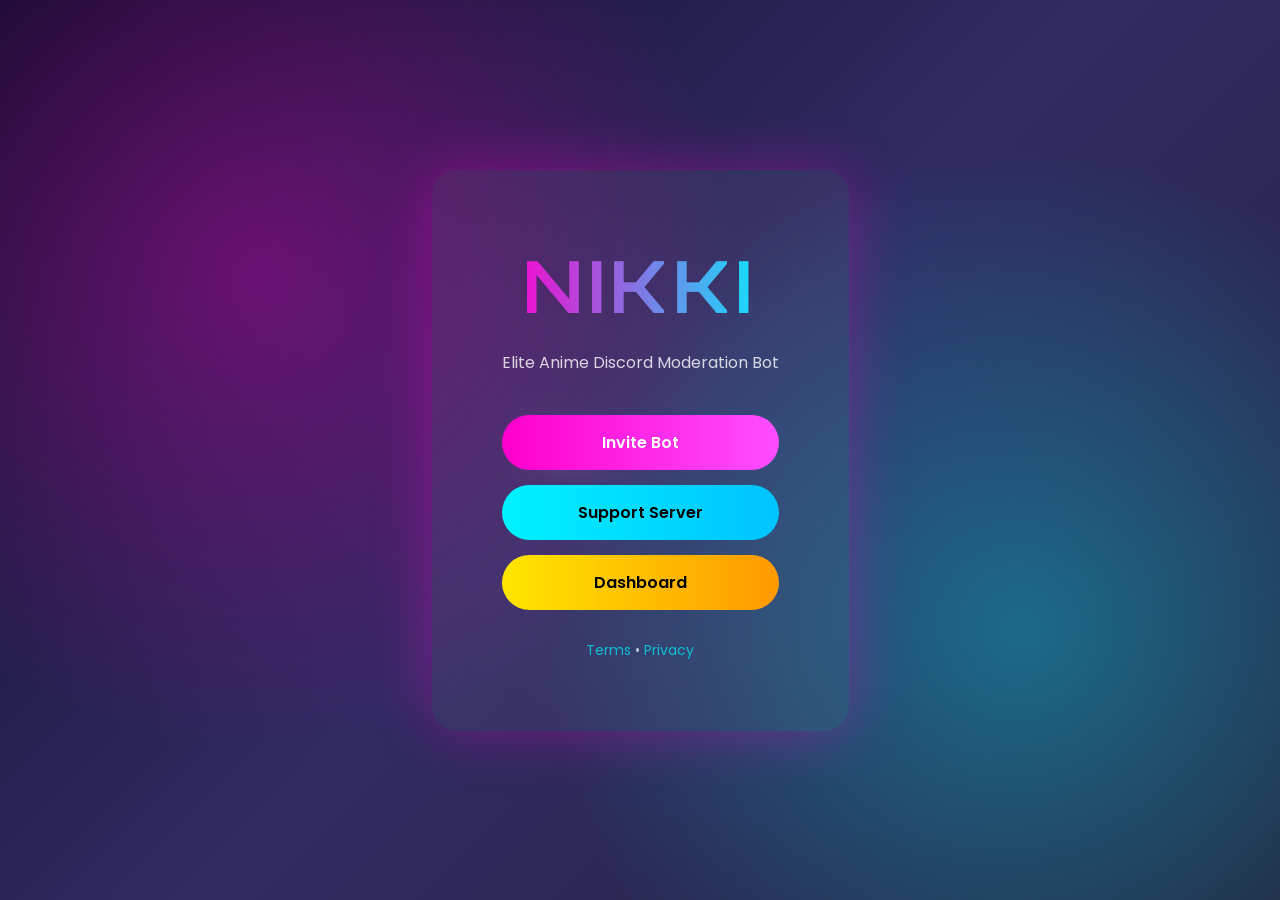
==== index.html @ b853bd00 "Add files via upload" ====
<!DOCTYPE html>
<html lang="en">
<head>
<meta charset="UTF-8">
<meta name="viewport" content="width=device-width, initial-scale=1.0">
<title>NIKKI</title>
<link rel="stylesheet" href="style.css">
<link href="https://fonts.googleapis.com/css2?family=Orbitron:wght@400;800&family=Poppins:wght@300;600&display=swap" rel="stylesheet">
</head>
<body>

<div class="bg"></div>

<img src="https://i.imgur.com/3ZQ3Z4X.png" class="anime" alt="anime">

<div class="card">
  <h1 class="logo">NIKKI</h1>
  <p class="subtitle">Elite Anime Discord Moderation Bot</p>

  <div class="buttons">
    <a class="btn primary" target="_blank"
       href="https://discord.com/oauth2/authorize?client_id=1471235192978018345&permissions=8&integration_type=0&scope=bot+applications.commands">
       Invite Bot
    </a>

    <a class="btn secondary" target="_blank"
       href="https://discord.gg/RTbKHzU6Nb">
       Support Server
    </a>

    <a class="btn dashboard" target="_blank"
       href="https://stupid.linkpc.net/dashboard">
       Dashboard
    </a>
  </div>

  <div class="legal-links">
    <a href="/terms">Terms</a> • <a href="/privacy">Privacy</a>
  </div>
</div>

</body>
</html>
---- style.css ----
*{margin:0;padding:0;box-sizing:border-box;}
body{
height:100vh;
display:flex;
justify-content:center;
align-items:center;
font-family:Poppins,sans-serif;
color:white;
overflow:hidden;
background:#0f0c29;
}

.bg{
position:fixed;
width:100%;
height:100%;
background:radial-gradient(circle at 20% 30%, #ff00cc55, transparent 40%),
           radial-gradient(circle at 80% 70%, #00f2ff55, transparent 40%),
           linear-gradient(135deg,#0f0c29,#302b63,#24243e);
animation:moveBg 15s infinite alternate ease-in-out;
z-index:-2;
}

@keyframes moveBg{
0%{filter:hue-rotate(0deg)}
100%{filter:hue-rotate(60deg)}
}

.card{
text-align:center;
background:rgba(255,255,255,.05);
padding:70px;
border-radius:25px;
backdrop-filter:blur(20px);
box-shadow:0 0 60px #ff00cc55;
max-width:600px;
z-index:2;
}

.logo{
font-family:Orbitron,sans-serif;
font-size:72px;
letter-spacing:6px;
background:linear-gradient(90deg,#ff00cc,#00f2ff);
-webkit-background-clip:text;
-webkit-text-fill-color:transparent;
margin-bottom:20px;
}

.subtitle{
opacity:.8;
margin-bottom:40px;
}

.buttons{
display:flex;
flex-direction:column;
gap:15px;
}

.btn{
padding:15px;
border-radius:40px;
text-decoration:none;
font-weight:600;
transition:.3s;
}

.primary{
background:linear-gradient(90deg,#ff00cc,#ff4dff);
color:white;
}

.secondary{
background:linear-gradient(90deg,#00f2ff,#00c3ff);
color:black;
}

.dashboard{
background:linear-gradient(90deg,#ffe600,#ff9900);
color:black;
}

.btn:hover{
transform:scale(1.05);
box-shadow:0 0 20px #ffffff66;
}

.legal-links{
margin-top:30px;
font-size:14px;
opacity:.7;
}

.legal-links a{
color:#00f2ff;
text-decoration:none;
}

.anime{
position:fixed;
width:200px;
z-index:1;
animation:floatAround 20s linear infinite;
}

@keyframes floatAround{
0%{top:10%; left:5%; transform:rotate(0deg);}
25%{top:20%; left:75%; transform:rotate(5deg);}
50%{top:70%; left:60%; transform:rotate(-5deg);}
75%{top:60%; left:10%; transform:rotate(3deg);}
100%{top:10%; left:5%; transform:rotate(0deg);}
}
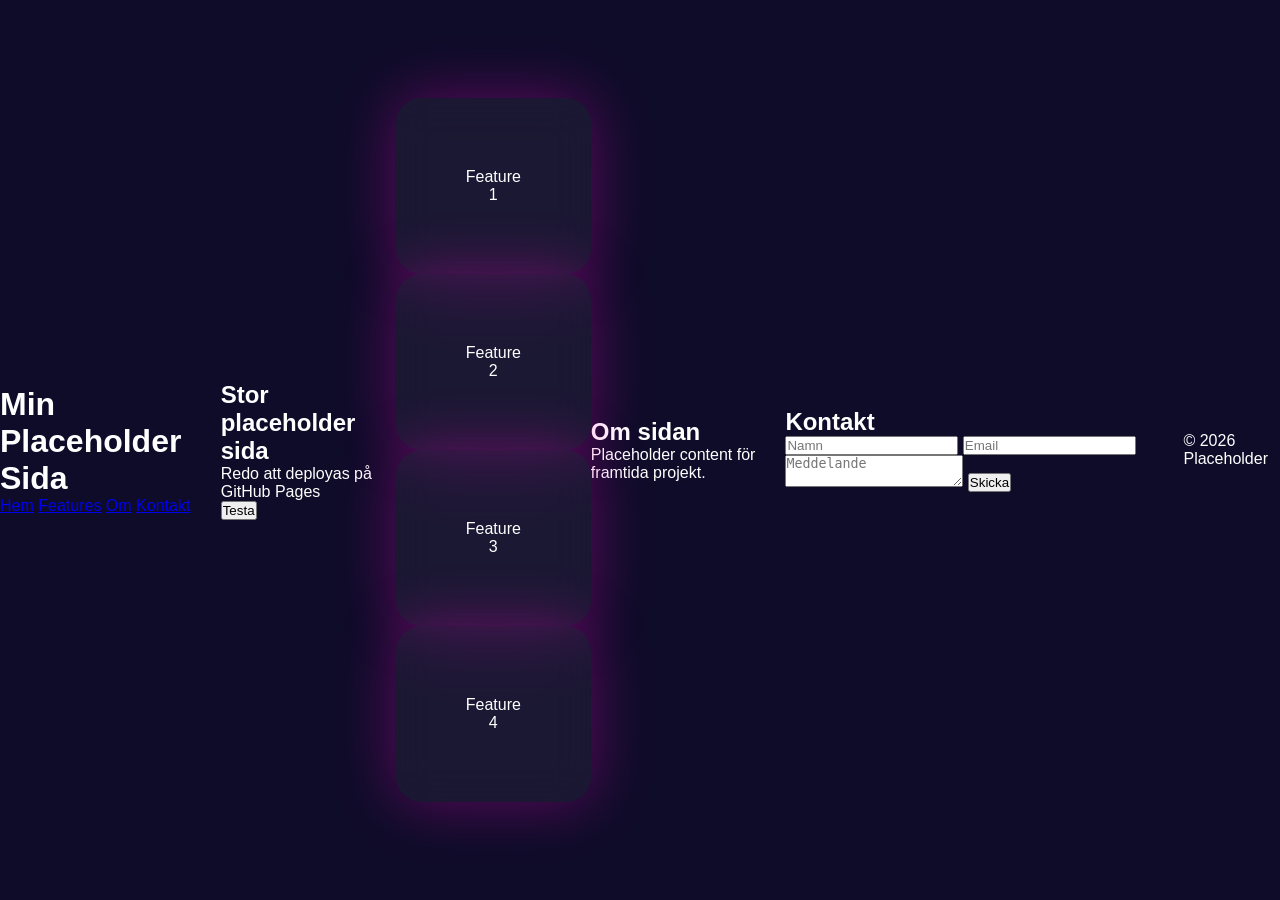
==== commit 0f98b01e: "Update index.html" ====
--- a/index.html
+++ b/index.html
@@ -1,43 +1,53 @@
 <!DOCTYPE html>
-<html lang="en">
+<html lang="sv">
 <head>
-<meta charset="UTF-8">
-<meta name="viewport" content="width=device-width, initial-scale=1.0">
-<title>NIKKI</title>
-<link rel="stylesheet" href="style.css">
-<link href="https://fonts.googleapis.com/css2?family=Orbitron:wght@400;800&family=Poppins:wght@300;600&display=swap" rel="stylesheet">
+  <meta charset="UTF-8">
+  <meta name="viewport" content="width=device-width, initial-scale=1.0">
+  <title>Placeholder Site</title>
+  <link rel="stylesheet" href="style.css">
 </head>
 <body>
 
-<div class="bg"></div>
+  <header>
+    <h1>Min Placeholder Sida</h1>
+    <nav>
+      <a href="#">Hem</a>
+      <a href="#features">Features</a>
+      <a href="#about">Om</a>
+      <a href="#contact">Kontakt</a>
+    </nav>
+  </header>
 
-<img src="https://i.imgur.com/3ZQ3Z4X.png" class="anime" alt="anime">
+  <section class="hero">
+    <h2>Stor placeholder sida</h2>
+    <p>Redo att deployas på GitHub Pages</p>
+    <button id="ctaBtn">Testa</button>
+  </section>
 
-<div class="card">
-  <h1 class="logo">NIKKI</h1>
-  <p class="subtitle">Elite Anime Discord Moderation Bot</p>
+  <section id="features" class="grid">
+    <div class="card">Feature 1</div>
+    <div class="card">Feature 2</div>
+    <div class="card">Feature 3</div>
+    <div class="card">Feature 4</div>
+  </section>
 
-  <div class="buttons">
-    <a class="btn primary" target="_blank"
-       href="https://discord.com/oauth2/authorize?client_id=1471235192978018345&permissions=8&integration_type=0&scope=bot+applications.commands">
-       Invite Bot
-    </a>
+  <section id="about">
+    <h2>Om sidan</h2>
+    <p>Placeholder content för framtida projekt.</p>
+  </section>
 
-    <a class="btn secondary" target="_blank"
-       href="https://discord.gg/RTbKHzU6Nb">
-       Support Server
-    </a>
+  <section id="contact">
+    <h2>Kontakt</h2>
+    <input type="text" placeholder="Namn">
+    <input type="email" placeholder="Email">
+    <textarea placeholder="Meddelande"></textarea>
+    <button>Skicka</button>
+  </section>
 
-    <a class="btn dashboard" target="_blank"
-       href="https://stupid.linkpc.net/dashboard">
-       Dashboard
-    </a>
-  </div>
+  <footer>
+    <p>© 2026 Placeholder</p>
+  </footer>
 
-  <div class="legal-links">
-    <a href="/terms">Terms</a> • <a href="/privacy">Privacy</a>
-  </div>
-</div>
-
+  <script src="script.js"></script>
 </body>
 </html>
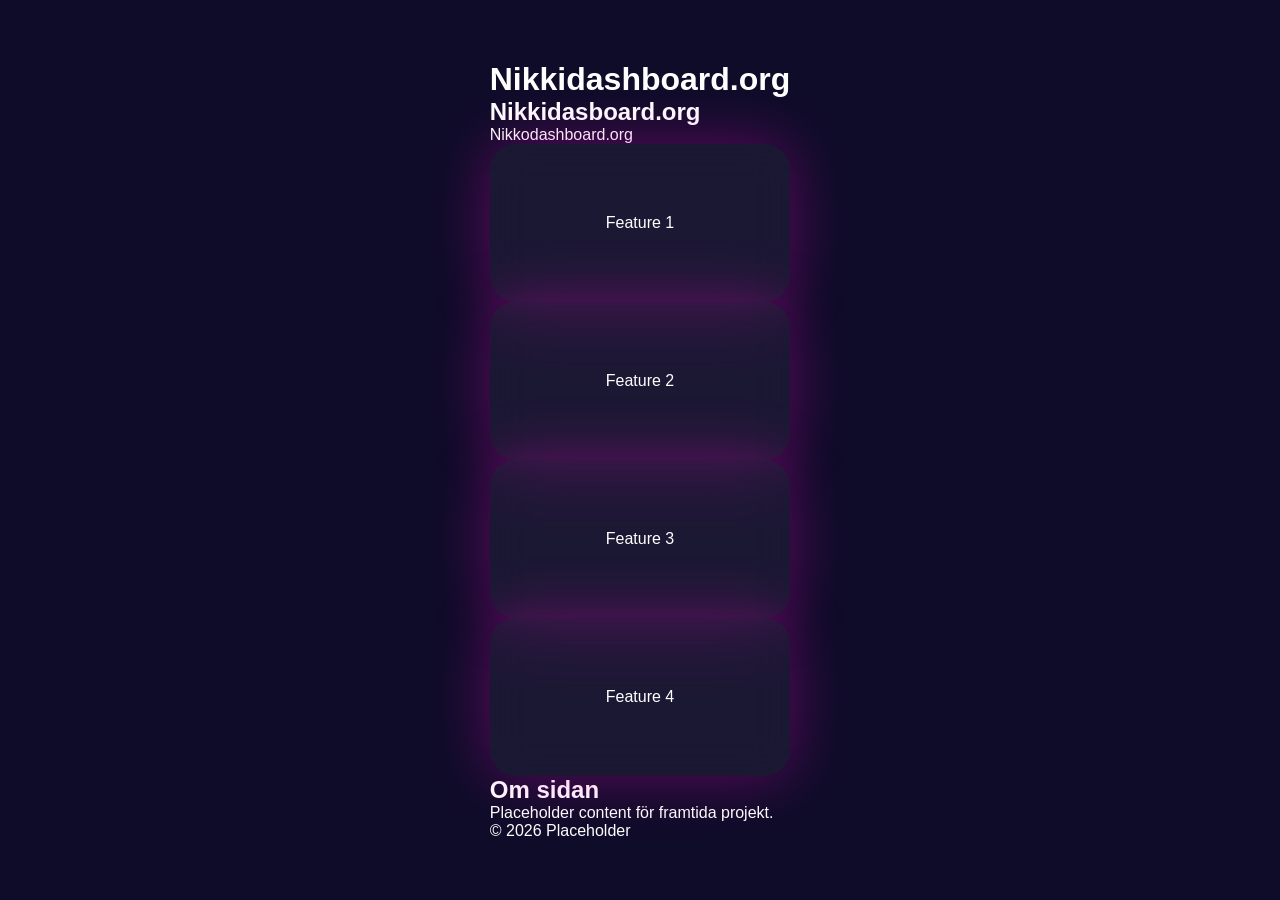
==== commit 4da5ee64: "Update index.html" ====
--- a/index.html
+++ b/index.html
@@ -3,25 +3,18 @@
 <head>
   <meta charset="UTF-8">
   <meta name="viewport" content="width=device-width, initial-scale=1.0">
-  <title>Placeholder Site</title>
+  <title>Nikkidashboard.org</title>
   <link rel="stylesheet" href="style.css">
 </head>
 <body>
 
   <header>
-    <h1>Min Placeholder Sida</h1>
+    <h1>Nikkidashboard.org</h1>
     <nav>
-      <a href="#">Hem</a>
-      <a href="#features">Features</a>
-      <a href="#about">Om</a>
-      <a href="#contact">Kontakt</a>
-    </nav>
-  </header>
-
+      
   <section class="hero">
-    <h2>Stor placeholder sida</h2>
-    <p>Redo att deployas på GitHub Pages</p>
-    <button id="ctaBtn">Testa</button>
+    <h2>Nikkidasboard.org</h2>
+    <p>Nikkodashboard.org</p>
   </section>
 
   <section id="features" class="grid">
@@ -36,12 +29,6 @@
     <p>Placeholder content för framtida projekt.</p>
   </section>
 
-  <section id="contact">
-    <h2>Kontakt</h2>
-    <input type="text" placeholder="Namn">
-    <input type="email" placeholder="Email">
-    <textarea placeholder="Meddelande"></textarea>
-    <button>Skicka</button>
   </section>
 
   <footer>
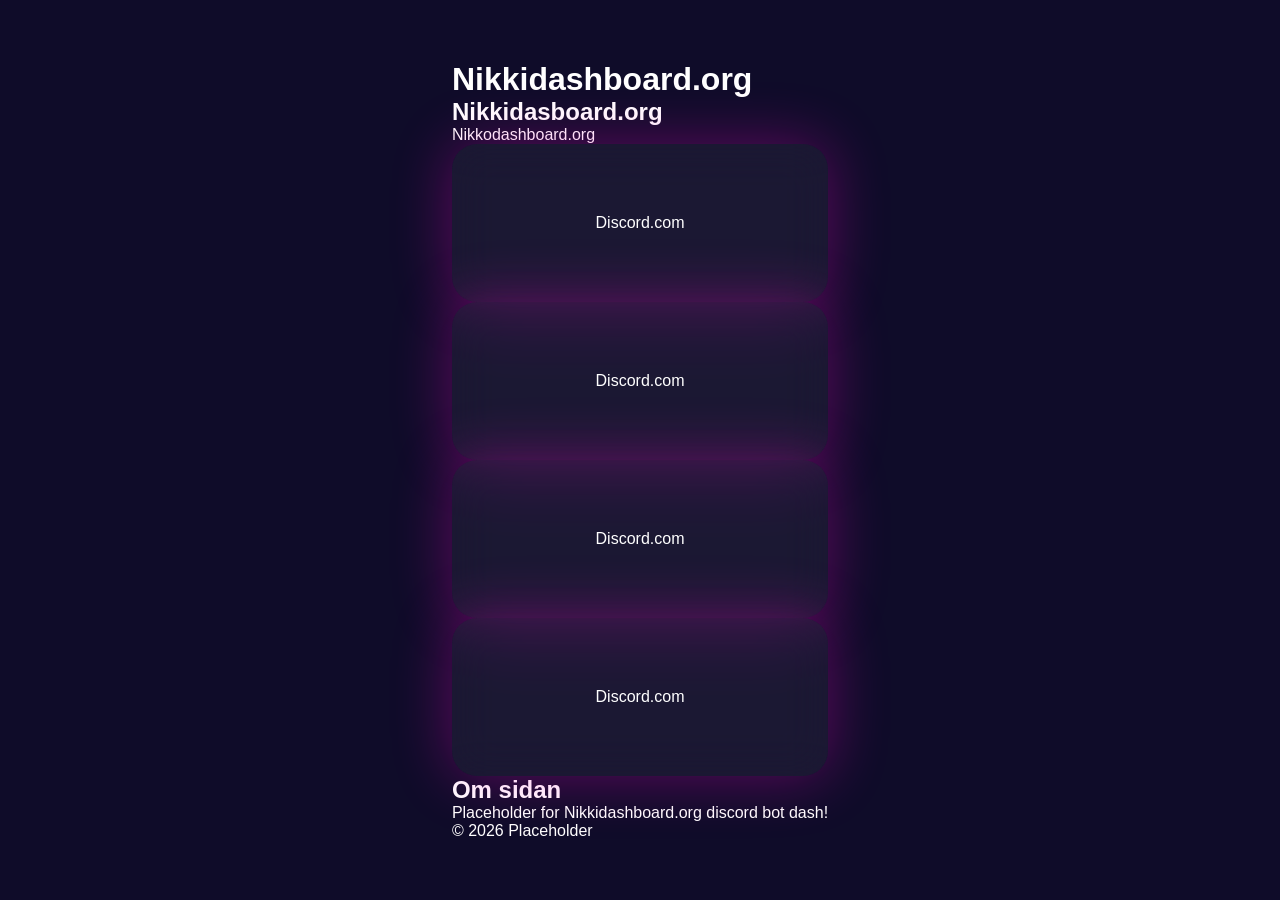
==== commit 078521b7: "Update index.html" ====
--- a/index.html
+++ b/index.html
@@ -18,15 +18,15 @@
   </section>
 
   <section id="features" class="grid">
-    <div class="card">Feature 1</div>
-    <div class="card">Feature 2</div>
-    <div class="card">Feature 3</div>
-    <div class="card">Feature 4</div>
+    <div class="card">Discord.com</div>
+    <div class="card">Discord.com</div>
+    <div class="card">Discord.com</div>
+    <div class="card">Discord.com</div>
   </section>
 
   <section id="about">
     <h2>Om sidan</h2>
-    <p>Placeholder content för framtida projekt.</p>
+    <p>Placeholder for Nikkidashboard.org discord bot dash!</p>
   </section>
 
   </section>
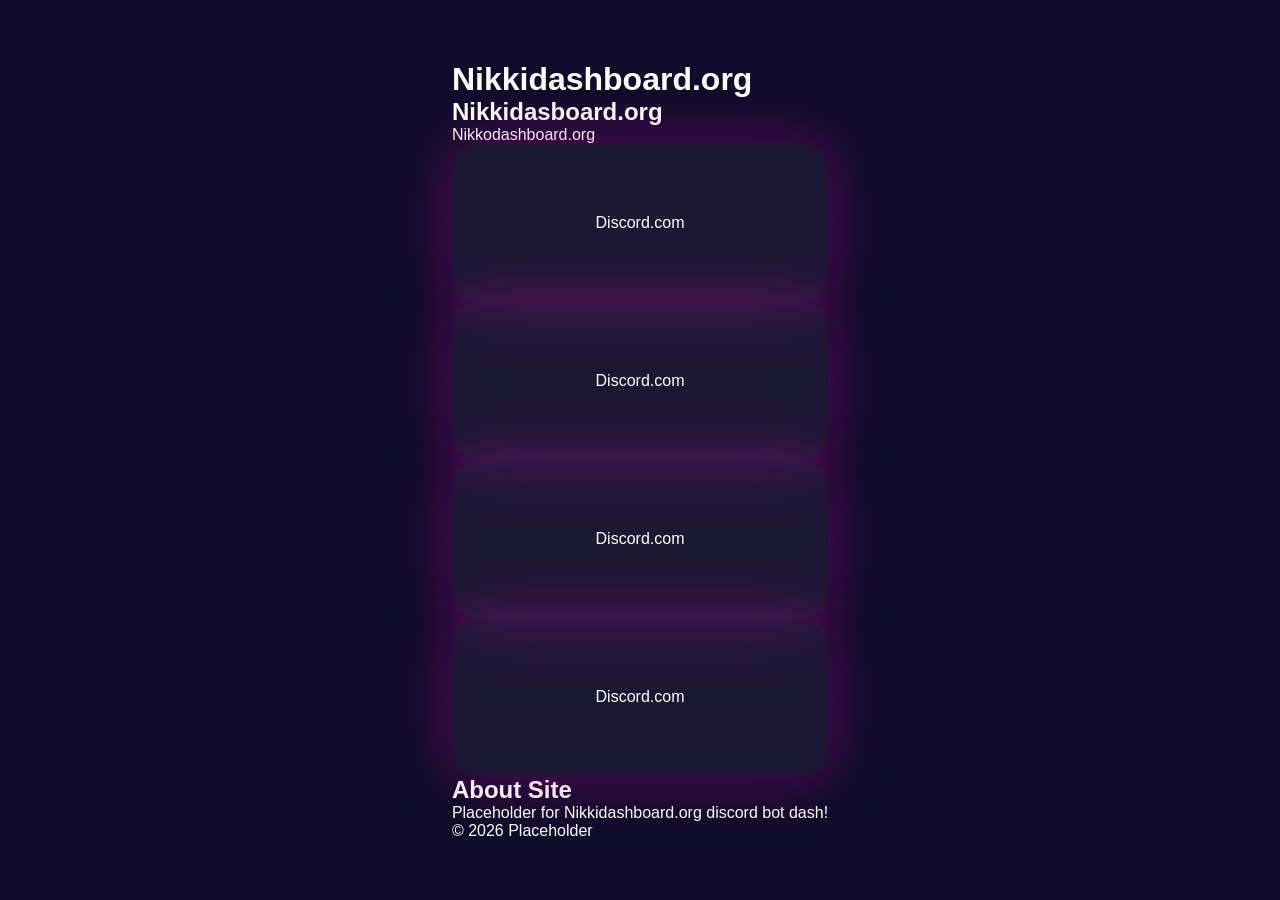
==== commit 53361c04: "Update index.html" ====
--- a/index.html
+++ b/index.html
@@ -25,7 +25,7 @@
   </section>
 
   <section id="about">
-    <h2>Om sidan</h2>
+    <h2>About Site</h2>
     <p>Placeholder for Nikkidashboard.org discord bot dash!</p>
   </section>
 
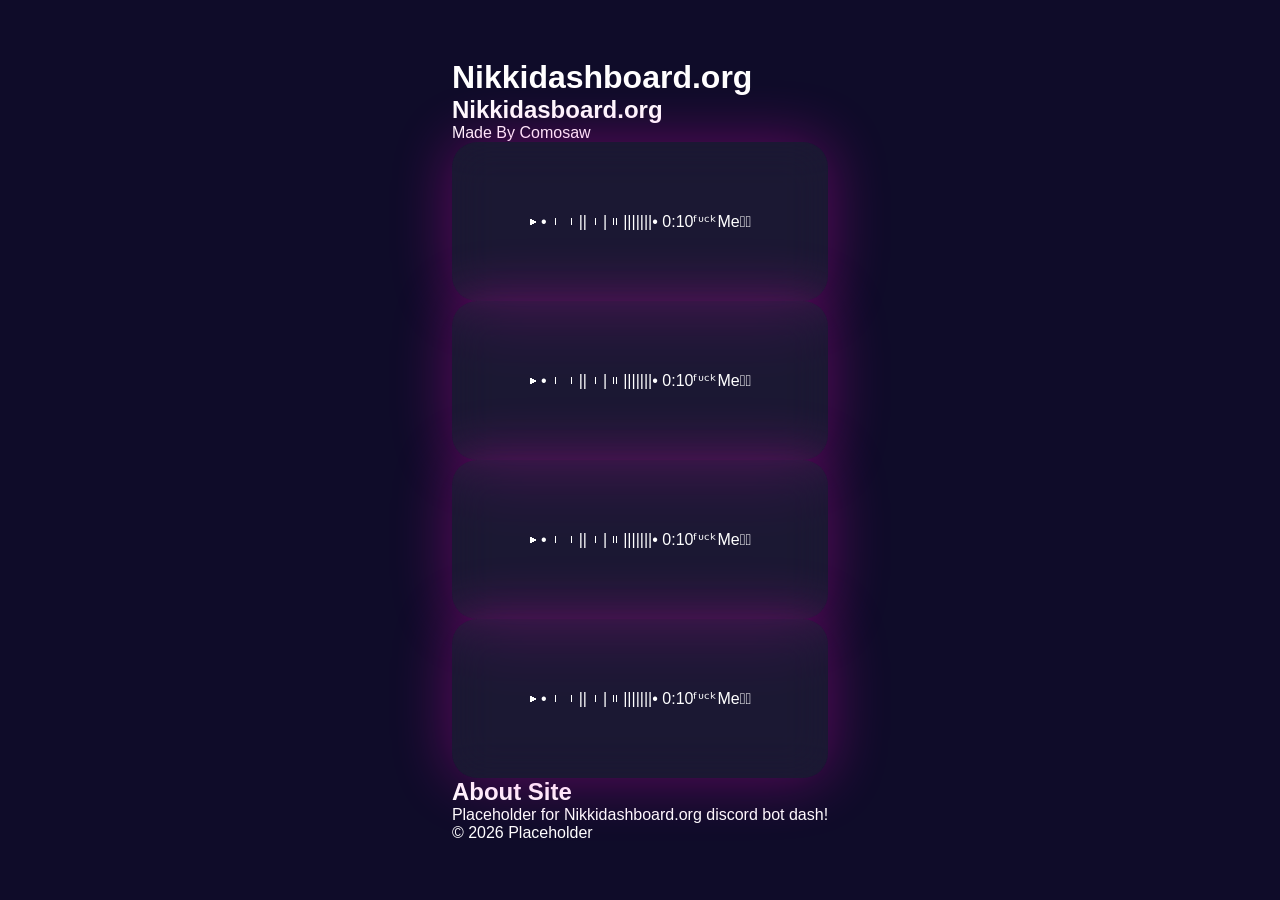
==== commit 403aa6eb: "Update index.html" ====
--- a/index.html
+++ b/index.html
@@ -14,14 +14,14 @@
       
   <section class="hero">
     <h2>Nikkidasboard.org</h2>
-    <p>Nikkodashboard.org</p>
+    <p>Made By Comosaw</p>
   </section>
 
   <section id="features" class="grid">
-    <div class="card">Discord.com</div>
-    <div class="card">Discord.com</div>
-    <div class="card">Discord.com</div>
-    <div class="card">Discord.com</div>
+    <div class="card">▶︎ •၊၊||၊|။|||||||• 0:10ᶠᶸᶜᵏMe𓀐𓂸</div>
+    <div class="card">▶︎ •၊၊||၊|။|||||||• 0:10ᶠᶸᶜᵏMe𓀐𓂸</div>
+    <div class="card">▶︎ •၊၊||၊|။|||||||• 0:10ᶠᶸᶜᵏMe𓀐𓂸</div>
+    <div class="card">▶︎ •၊၊||၊|။|||||||• 0:10ᶠᶸᶜᵏMe𓀐𓂸</div>
   </section>
 
   <section id="about">
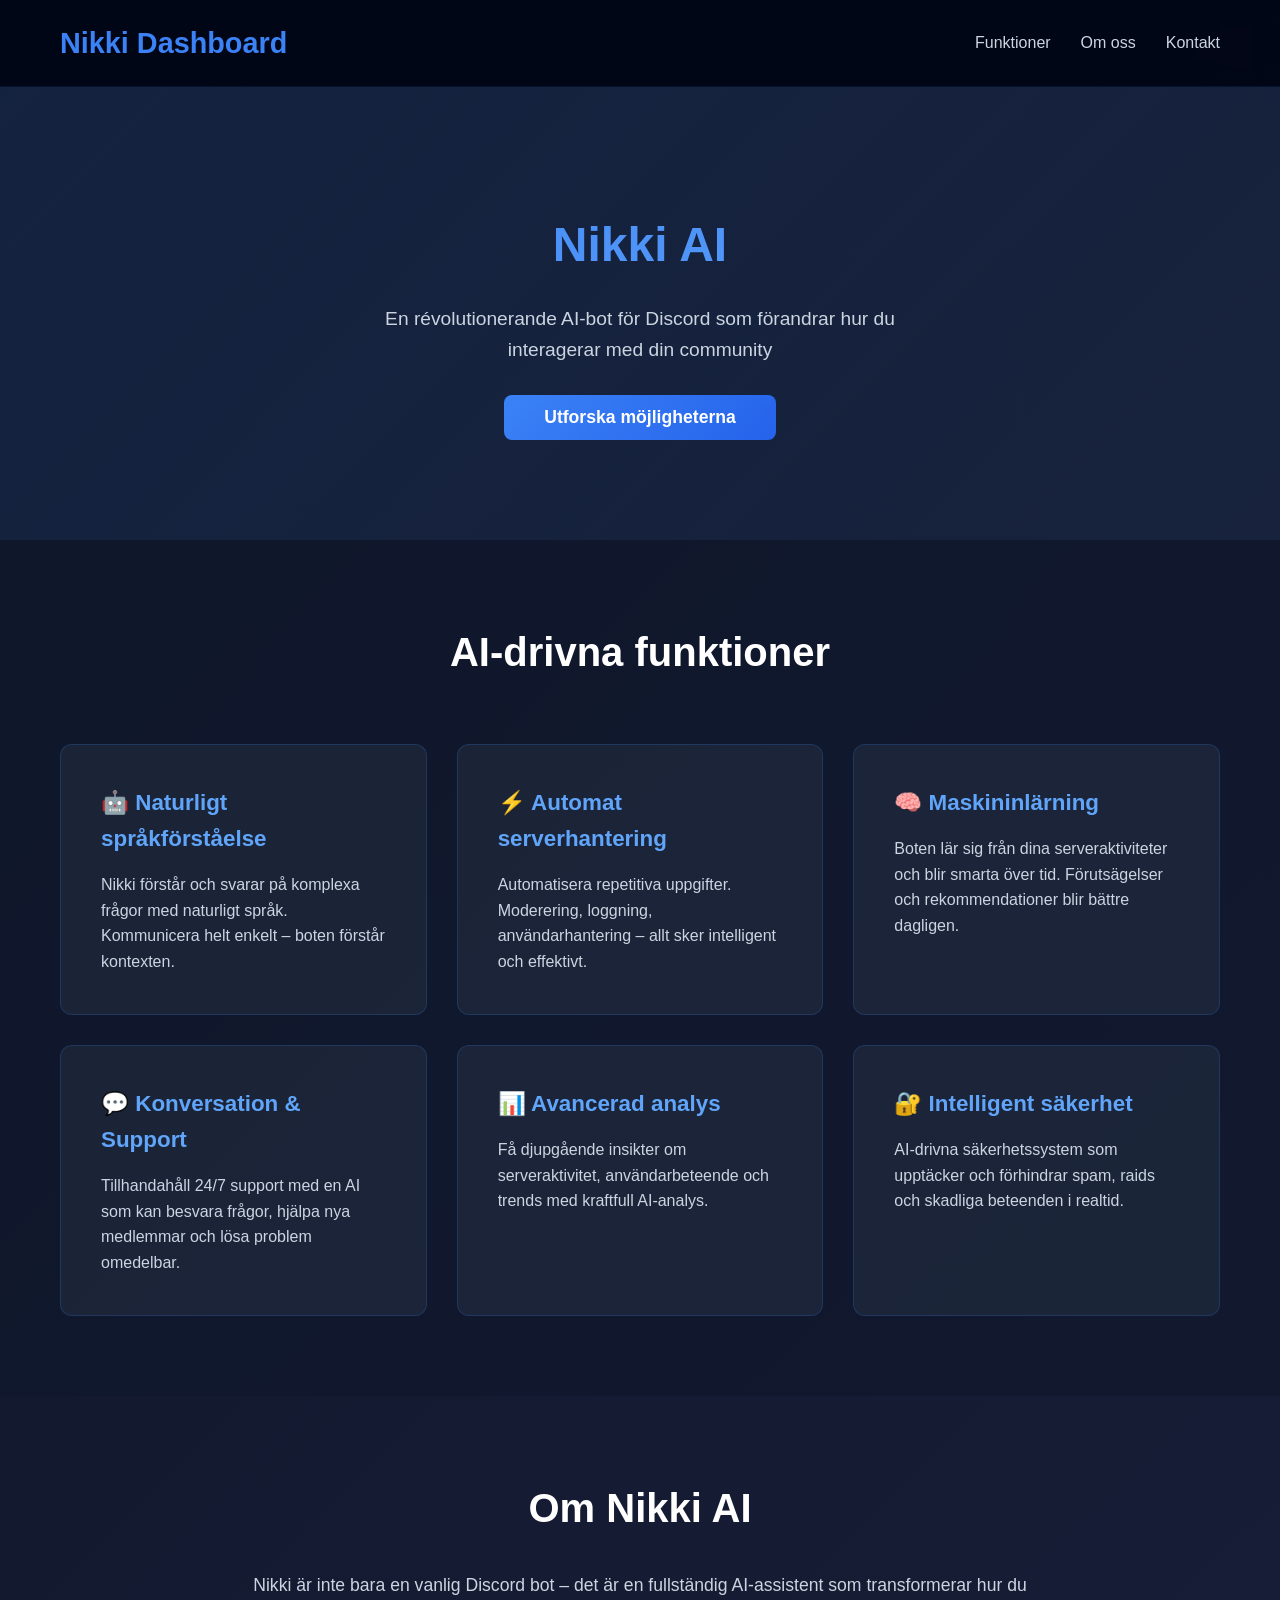
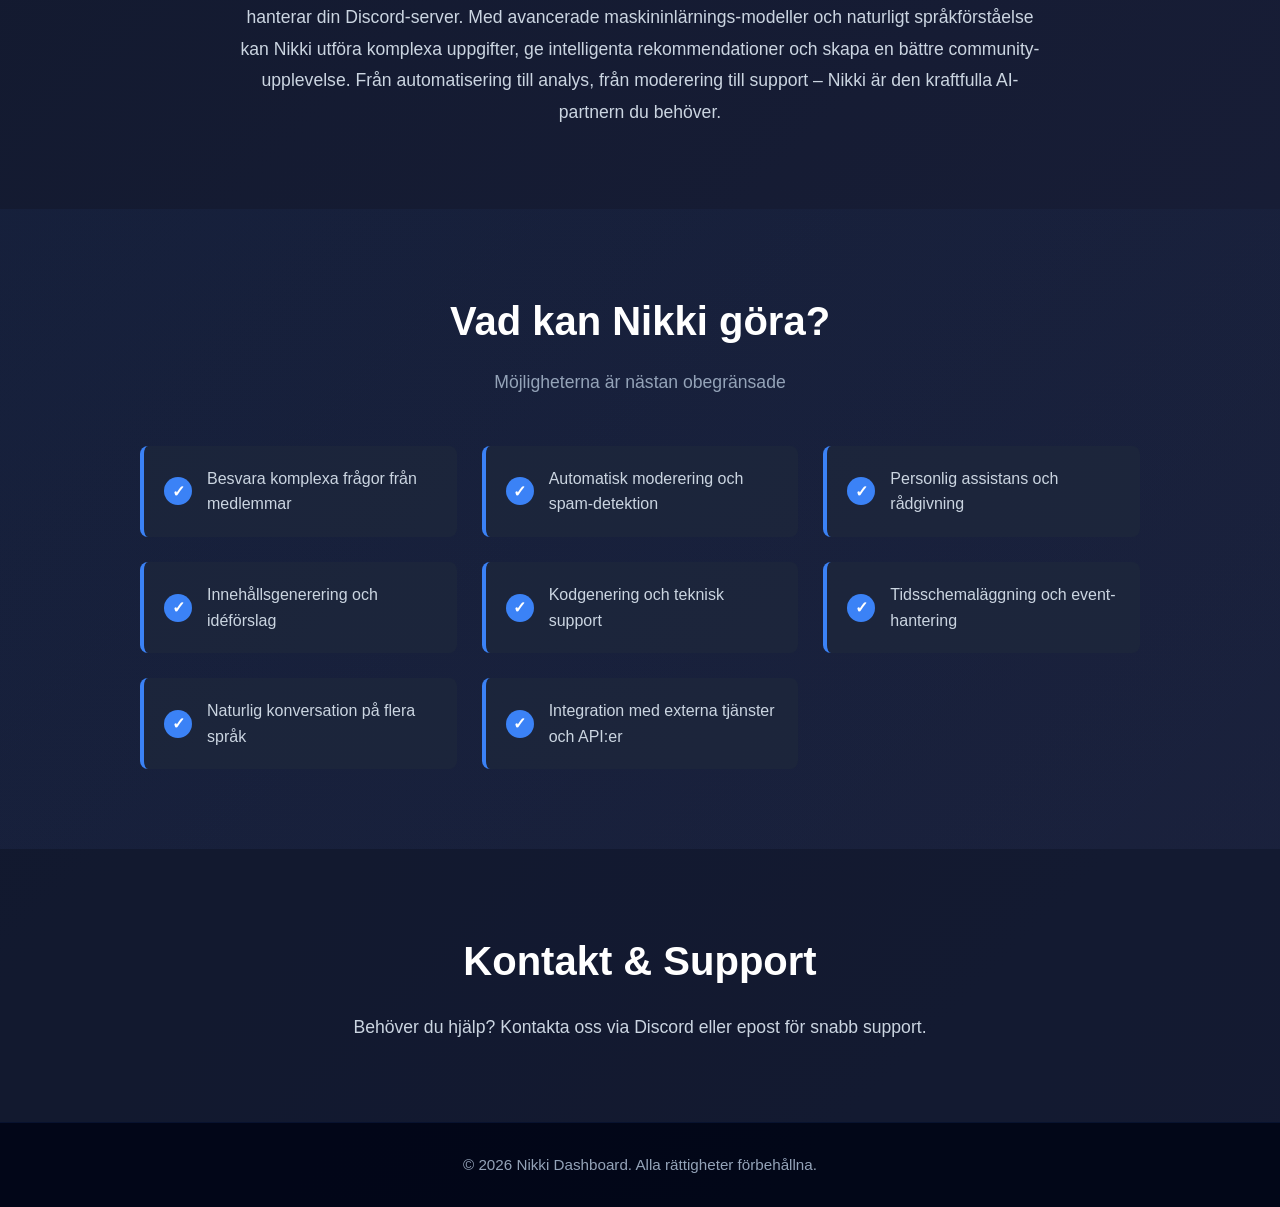
==== commit 80a3d05f: "Update Nikki AI website with professional design and AI features" ====
--- a/index.html
+++ b/index.html
@@ -3,36 +3,121 @@
 <head>
   <meta charset="UTF-8">
   <meta name="viewport" content="width=device-width, initial-scale=1.0">
-  <title>Nikkidashboard.org</title>
+  <title>Nikki Dashboard</title>
   <link rel="stylesheet" href="style.css">
 </head>
 <body>
 
   <header>
-    <h1>Nikkidashboard.org</h1>
-    <nav>
-      
+    <div class="header-content">
+      <h1>Nikki Dashboard</h1>
+      <nav>
+        <a href="#features">Funktioner</a>
+        <a href="#about">Om oss</a>
+        <a href="#contact">Kontakt</a>
+      </nav>
+    </div>
+  </header>
+
   <section class="hero">
-    <h2>Nikkidasboard.org</h2>
-    <p>Made By Comosaw</p>
+    <div class="hero-content">
+      <h2>Nikki AI</h2>
+      <p>En révolutionerande AI-bot för Discord som förandrar hur du interagerar med din community</p>
+      <button class="cta-button">Utforska möjligheterna</button>
+    </div>
   </section>
 
-  <section id="features" class="grid">
-    <div class="card">▶︎ •၊၊||၊|။|||||||• 0:10ᶠᶸᶜᵏMe𓀐𓂸</div>
-    <div class="card">▶︎ •၊၊||၊|။|||||||• 0:10ᶠᶸᶜᵏMe𓀐𓂸</div>
-    <div class="card">▶︎ •၊၊||၊|။|||||||• 0:10ᶠᶸᶜᵏMe𓀐𓂸</div>
-    <div class="card">▶︎ •၊၊||၊|။|||||||• 0:10ᶠᶸᶜᵏMe𓀐𓂸</div>
+  <section id="features" class="features">
+    <div class="container">
+      <h2>AI-drivna funktioner</h2>
+      <div class="feature-grid">
+        <div class="feature-card">
+          <h3>🤖 Naturligt språkförståelse</h3>
+          <p>Nikki förstår och svarar på komplexa frågor med naturligt språk. Kommunicera helt enkelt – boten förstår kontexten.</p>
+        </div>
+        <div class="feature-card">
+          <h3>⚡ Automat serverhantering</h3>
+          <p>Automatisera repetitiva uppgifter. Moderering, loggning, användarhantering – allt sker intelligent och effektivt.</p>
+        </div>
+        <div class="feature-card">
+          <h3>🧠 Maskininlärning</h3>
+          <p>Boten lär sig från dina serveraktiviteter och blir smarta över tid. Förutsägelser och rekommendationer blir bättre dagligen.</p>
+        </div>
+        <div class="feature-card">
+          <h3>💬 Konversation & Support</h3>
+          <p>Tillhandahåll 24/7 support med en AI som kan besvara frågor, hjälpa nya medlemmar och lösa problem omedelbar.</p>
+        </div>
+        <div class="feature-card">
+          <h3>📊 Avancerad analys</h3>
+          <p>Få djupgående insikter om serveraktivitet, användarbeteende och trends med kraftfull AI-analys.</p>
+        </div>
+        <div class="feature-card">
+          <h3>🔐 Intelligent säkerhet</h3>
+          <p>AI-drivna säkerhetssystem som upptäcker och förhindrar spam, raids och skadliga beteenden i realtid.</p>
+        </div>
+      </div>
+    </div>
   </section>
 
-  <section id="about">
-    <h2>About Site</h2>
-    <p>Placeholder for Nikkidashboard.org discord bot dash!</p>
+  <section id="about" class="about">
+    <div class="container">
+      <h2>Om Nikki AI</h2>
+      <p>Nikki är inte bara en vanlig Discord bot – det är en fullständig AI-assistent som transformerar hur du hanterar din Discord-server. Med avancerade maskininlärnings-modeller och naturligt språkförståelse kan Nikki utföra komplexa uppgifter, ge intelligenta rekommendationer och skapa en bättre community-upplevelse. Från automatisering till analys, från moderering till support – Nikki är den kraftfulla AI-partnern du behöver.</p>
+    </div>
   </section>
 
+  <section id="capabilities" class="capabilities">
+    <div class="container">
+      <h2>Vad kan Nikki göra?</h2>
+      <p class="subtitle">Möjligheterna är nästan obegränsade</p>
+      <div class="capabilities-grid">
+        <div class="capability-item">
+          <span class="capability-icon">✓</span>
+          <p>Besvara komplexa frågor från medlemmar</p>
+        </div>
+        <div class="capability-item">
+          <span class="capability-icon">✓</span>
+          <p>Automatisk moderering och spam-detektion</p>
+        </div>
+        <div class="capability-item">
+          <span class="capability-icon">✓</span>
+          <p>Personlig assistans och rådgivning</p>
+        </div>
+        <div class="capability-item">
+          <span class="capability-icon">✓</span>
+          <p>Innehållsgenerering och idéförslag</p>
+        </div>
+        <div class="capability-item">
+          <span class="capability-icon">✓</span>
+          <p>Kodgenering och teknisk support</p>
+        </div>
+        <div class="capability-item">
+          <span class="capability-icon">✓</span>
+          <p>Tidsschemaläggning och event-hantering</p>
+        </div>
+        <div class="capability-item">
+          <span class="capability-icon">✓</span>
+          <p>Naturlig konversation på flera språk</p>
+        </div>
+        <div class="capability-item">
+          <span class="capability-icon">✓</span>
+          <p>Integration med externa tjänster och API:er</p>
+        </div>
+      </div>
+    </div>
+  </section>
+
+  <section id="contact" class="contact">
+    <div class="container">
+      <h2>Kontakt & Support</h2>
+      <p>Behöver du hjälp? Kontakta oss via Discord eller epost för snabb support.</p>
+    </div>
   </section>
 
   <footer>
-    <p>© 2026 Placeholder</p>
+    <div class="container">
+      <p>&copy; 2026 Nikki Dashboard. Alla rättigheter förbehållna.</p>
+    </div>
   </footer>
 
   <script src="script.js"></script>
--- a/style.css
+++ b/style.css
@@ -1,114 +1,297 @@
-
-*{margin:0;padding:0;box-sizing:border-box;}
-body{
-height:100vh;
-display:flex;
-justify-content:center;
-align-items:center;
-font-family:Poppins,sans-serif;
-color:white;
-overflow:hidden;
-background:#0f0c29;
-}
-
-.bg{
-position:fixed;
-width:100%;
-height:100%;
-background:radial-gradient(circle at 20% 30%, #ff00cc55, transparent 40%),
-           radial-gradient(circle at 80% 70%, #00f2ff55, transparent 40%),
-           linear-gradient(135deg,#0f0c29,#302b63,#24243e);
-animation:moveBg 15s infinite alternate ease-in-out;
-z-index:-2;
-}
-
-@keyframes moveBg{
-0%{filter:hue-rotate(0deg)}
-100%{filter:hue-rotate(60deg)}
-}
-
-.card{
-text-align:center;
-background:rgba(255,255,255,.05);
-padding:70px;
-border-radius:25px;
-backdrop-filter:blur(20px);
-box-shadow:0 0 60px #ff00cc55;
-max-width:600px;
-z-index:2;
-}
-
-.logo{
-font-family:Orbitron,sans-serif;
-font-size:72px;
-letter-spacing:6px;
-background:linear-gradient(90deg,#ff00cc,#00f2ff);
--webkit-background-clip:text;
--webkit-text-fill-color:transparent;
-margin-bottom:20px;
-}
-
-.subtitle{
-opacity:.8;
-margin-bottom:40px;
-}
-
-.buttons{
-display:flex;
-flex-direction:column;
-gap:15px;
-}
-
-.btn{
-padding:15px;
-border-radius:40px;
-text-decoration:none;
-font-weight:600;
-transition:.3s;
-}
-
-.primary{
-background:linear-gradient(90deg,#ff00cc,#ff4dff);
-color:white;
-}
-
-.secondary{
-background:linear-gradient(90deg,#00f2ff,#00c3ff);
-color:black;
-}
-
-.dashboard{
-background:linear-gradient(90deg,#ffe600,#ff9900);
-color:black;
-}
-
-.btn:hover{
-transform:scale(1.05);
-box-shadow:0 0 20px #ffffff66;
-}
-
-.legal-links{
-margin-top:30px;
-font-size:14px;
-opacity:.7;
-}
-
-.legal-links a{
-color:#00f2ff;
-text-decoration:none;
-}
-
-.anime{
-position:fixed;
-width:200px;
-z-index:1;
-animation:floatAround 20s linear infinite;
-}
-
-@keyframes floatAround{
-0%{top:10%; left:5%; transform:rotate(0deg);}
-25%{top:20%; left:75%; transform:rotate(5deg);}
-50%{top:70%; left:60%; transform:rotate(-5deg);}
-75%{top:60%; left:10%; transform:rotate(3deg);}
-100%{top:10%; left:5%; transform:rotate(0deg);}
-}
+* {
+  margin: 0;
+  padding: 0;
+  box-sizing: border-box;
+}
+
+body {
+  font-family: 'Segoe UI', Tahoma, Geneva, Verdana, sans-serif;
+  background: linear-gradient(135deg, #0f172a 0%, #1a1f3a 100%);
+  color: #e2e8f0;
+  line-height: 1.6;
+}
+
+.container {
+  max-width: 1200px;
+  margin: 0 auto;
+  padding: 0 20px;
+}
+
+/* Header */
+header {
+  background: rgba(2, 6, 23, 0.95);
+  backdrop-filter: blur(10px);
+  border-bottom: 1px solid rgba(59, 130, 246, 0.1);
+  position: sticky;
+  top: 0;
+  z-index: 100;
+}
+
+.header-content {
+  display: flex;
+  justify-content: space-between;
+  align-items: center;
+  max-width: 1200px;
+  margin: 0 auto;
+  padding: 20px;
+}
+
+header h1 {
+  font-size: 1.8rem;
+  font-weight: 700;
+  color: #3b82f6;
+}
+
+nav {
+  display: flex;
+  gap: 30px;
+}
+
+nav a {
+  color: #cbd5e1;
+  text-decoration: none;
+  font-weight: 500;
+  transition: color 0.3s ease;
+}
+
+nav a:hover {
+  color: #3b82f6;
+}
+
+/* Hero Section */
+.hero {
+  text-align: center;
+  padding: 120px 20px 100px;
+  background: linear-gradient(135deg, rgba(59, 130, 246, 0.1) 0%, rgba(79, 172, 254, 0.05) 100%);
+}
+
+.hero-content h2 {
+  font-size: 3rem;
+  font-weight: 700;
+  margin-bottom: 20px;
+  background: linear-gradient(135deg, #3b82f6, #60a5fa);
+  -webkit-background-clip: text;
+  -webkit-text-fill-color: transparent;
+  background-clip: text;
+}
+
+.hero-content p {
+  font-size: 1.2rem;
+  color: #cbd5e1;
+  margin-bottom: 30px;
+  max-width: 600px;
+  margin-left: auto;
+  margin-right: auto;
+}
+
+/* Buttons */
+.cta-button {
+  display: inline-block;
+  padding: 12px 40px;
+  background: linear-gradient(135deg, #3b82f6, #2563eb);
+  border: none;
+  color: white;
+  font-size: 1.1rem;
+  font-weight: 600;
+  border-radius: 8px;
+  cursor: pointer;
+  transition: all 0.3s ease;
+  text-decoration: none;
+}
+
+.cta-button:hover {
+  transform: translateY(-2px);
+  box-shadow: 0 10px 30px rgba(59, 130, 246, 0.3);
+}
+
+/* Features Section */
+.features {
+  padding: 80px 20px;
+  background: rgba(15, 23, 42, 0.5);
+}
+
+.features h2 {
+  font-size: 2.5rem;
+  font-weight: 700;
+  text-align: center;
+  margin-bottom: 60px;
+  color: #fff;
+}
+
+.feature-grid {
+  display: grid;
+  grid-template-columns: repeat(auto-fit, minmax(280px, 1fr));
+  gap: 30px;
+}
+
+.feature-card {
+  background: rgba(30, 41, 59, 0.8);
+  border: 1px solid rgba(59, 130, 246, 0.2);
+  padding: 40px;
+  border-radius: 12px;
+  transition: all 0.3s ease;
+}
+
+.feature-card:hover {
+  border-color: rgba(59, 130, 246, 0.5);
+  background: rgba(30, 41, 59, 1);
+  box-shadow: 0 10px 40px rgba(59, 130, 246, 0.15);
+}
+
+.feature-card h3 {
+  font-size: 1.4rem;
+  color: #60a5fa;
+  margin-bottom: 15px;
+}
+
+.feature-card p {
+  color: #cbd5e1;
+  font-size: 1rem;
+}
+
+/* About Section */
+.about {
+  padding: 80px 20px;
+  text-align: center;
+}
+
+.about h2 {
+  font-size: 2.5rem;
+  font-weight: 700;
+  margin-bottom: 30px;
+  color: #fff;
+}
+
+.about p {
+  font-size: 1.1rem;
+  color: #cbd5e1;
+  max-width: 800px;
+  margin-left: auto;
+  margin-right: auto;
+  line-height: 1.8;
+}
+
+/* Capabilities Section */
+.capabilities {
+  padding: 80px 20px;
+  background: linear-gradient(135deg, rgba(59, 130, 246, 0.05) 0%, rgba(79, 172, 254, 0.02) 100%);
+}
+
+.capabilities h2 {
+  font-size: 2.5rem;
+  font-weight: 700;
+  text-align: center;
+  margin-bottom: 15px;
+  color: #fff;
+}
+
+.subtitle {
+  text-align: center;
+  color: #94a3b8;
+  font-size: 1.1rem;
+  margin-bottom: 50px;
+}
+
+.capabilities-grid {
+  display: grid;
+  grid-template-columns: repeat(auto-fit, minmax(250px, 1fr));
+  gap: 25px;
+  max-width: 1000px;
+  margin: 0 auto;
+}
+
+.capability-item {
+  display: flex;
+  align-items: center;
+  gap: 15px;
+  padding: 20px;
+  background: rgba(30, 41, 59, 0.6);
+  border-left: 4px solid #3b82f6;
+  border-radius: 8px;
+  transition: all 0.3s ease;
+}
+
+.capability-item:hover {
+  background: rgba(30, 41, 59, 1);
+  border-left-color: #60a5fa;
+  transform: translateX(5px);
+}
+
+.capability-icon {
+  display: flex;
+  align-items: center;
+  justify-content: center;
+  width: 28px;
+  height: 28px;
+  background: #3b82f6;
+  border-radius: 50%;
+  color: white;
+  font-weight: bold;
+  flex-shrink: 0;
+}
+
+.capability-item p {
+  color: #cbd5e1;
+  margin: 0;
+  font-size: 1rem;
+}
+
+/* Contact Section */
+.contact {
+  padding: 80px 20px;
+  background: rgba(15, 23, 42, 0.5);
+  text-align: center;
+}
+
+.contact h2 {
+  font-size: 2.5rem;
+  font-weight: 700;
+  margin-bottom: 20px;
+  color: #fff;
+}
+
+.contact p {
+  font-size: 1.1rem;
+  color: #cbd5e1;
+  max-width: 600px;
+  margin-left: auto;
+  margin-right: auto;
+}
+
+/* Footer */
+footer {
+  background: rgba(2, 6, 23, 0.95);
+  border-top: 1px solid rgba(59, 130, 246, 0.1);
+  padding: 30px 20px;
+  text-align: center;
+  color: #94a3b8;
+  font-size: 0.95rem;
+}
+
+/* Responsive */
+@media (max-width: 768px) {
+  .header-content {
+    flex-direction: column;
+    gap: 15px;
+  }
+
+  nav {
+    flex-direction: column;
+    gap: 10px;
+    text-align: center;
+  }
+
+  .hero-content h2 {
+    font-size: 2rem;
+  }
+
+  .features h2,
+  .about h2,
+  .contact h2 {
+    font-size: 1.8rem;
+  }
+
+  .feature-grid {
+    grid-template-columns: 1fr;
+  }
+}
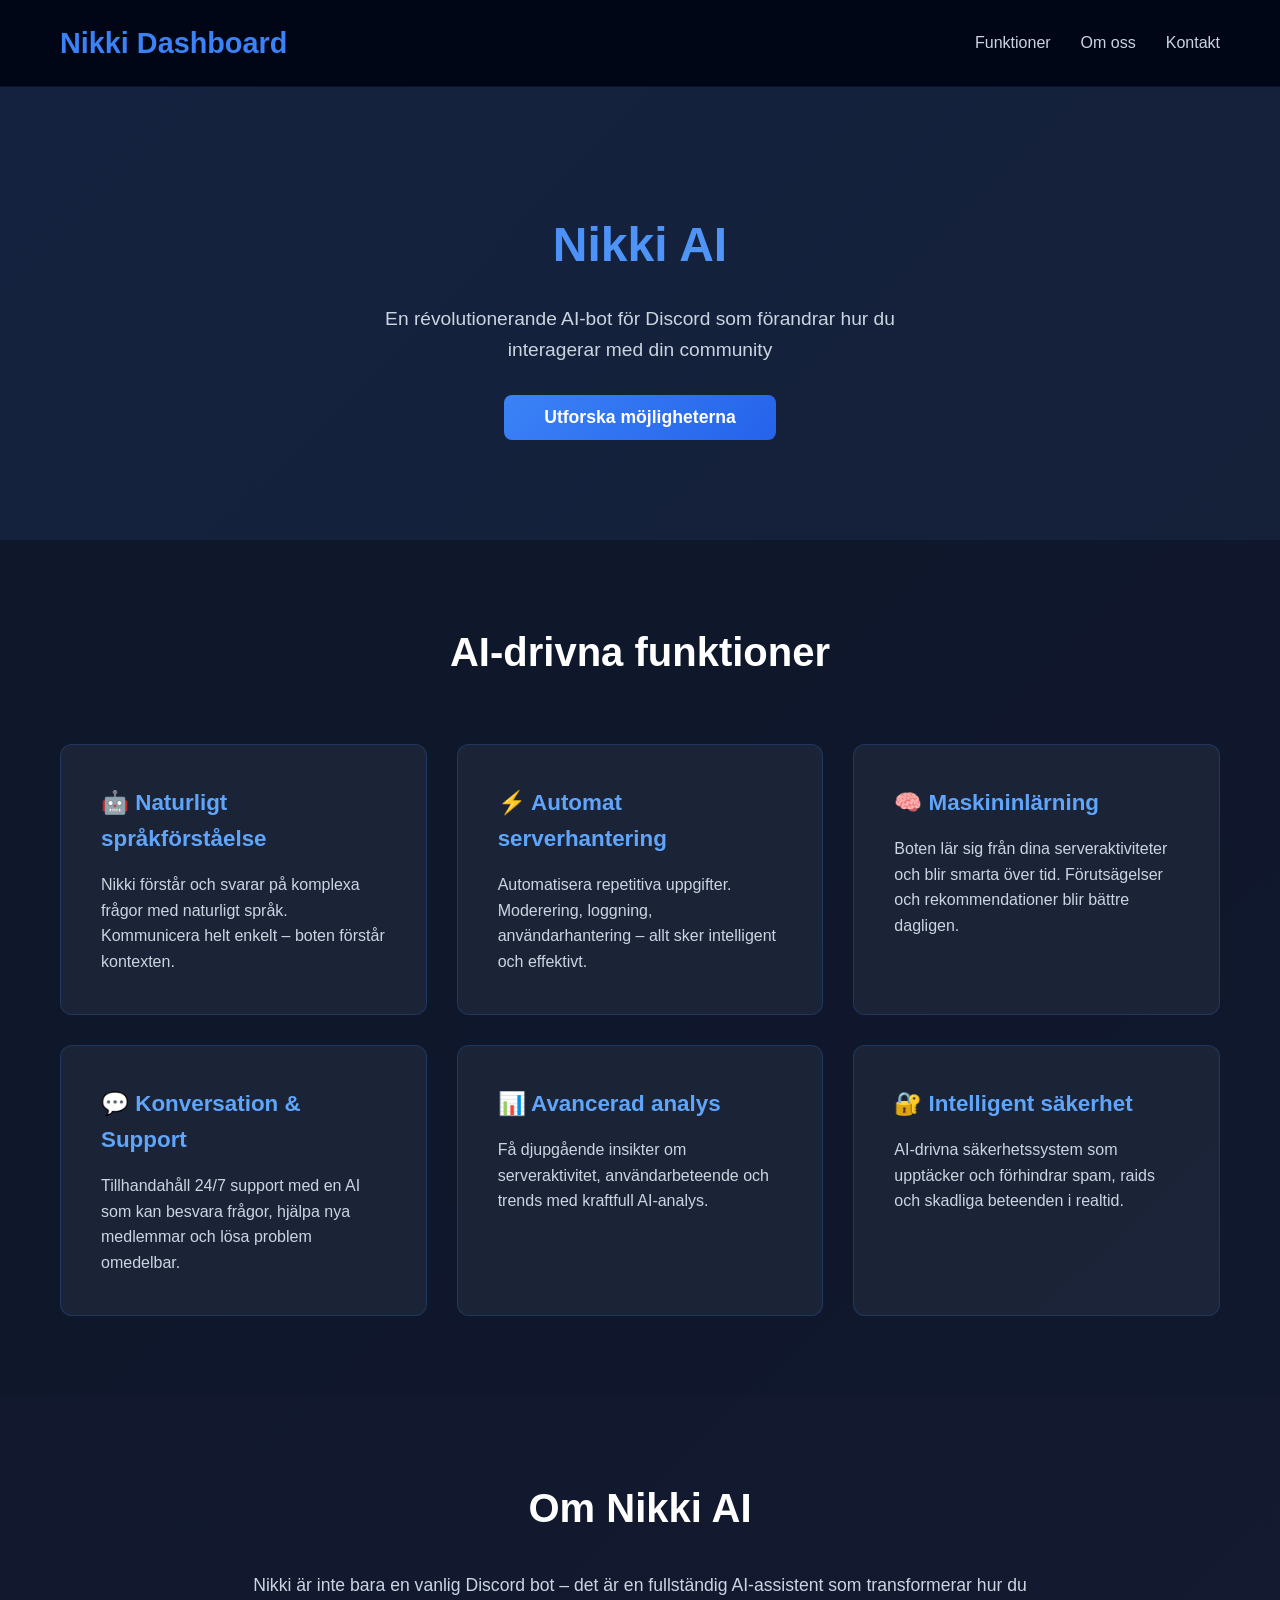
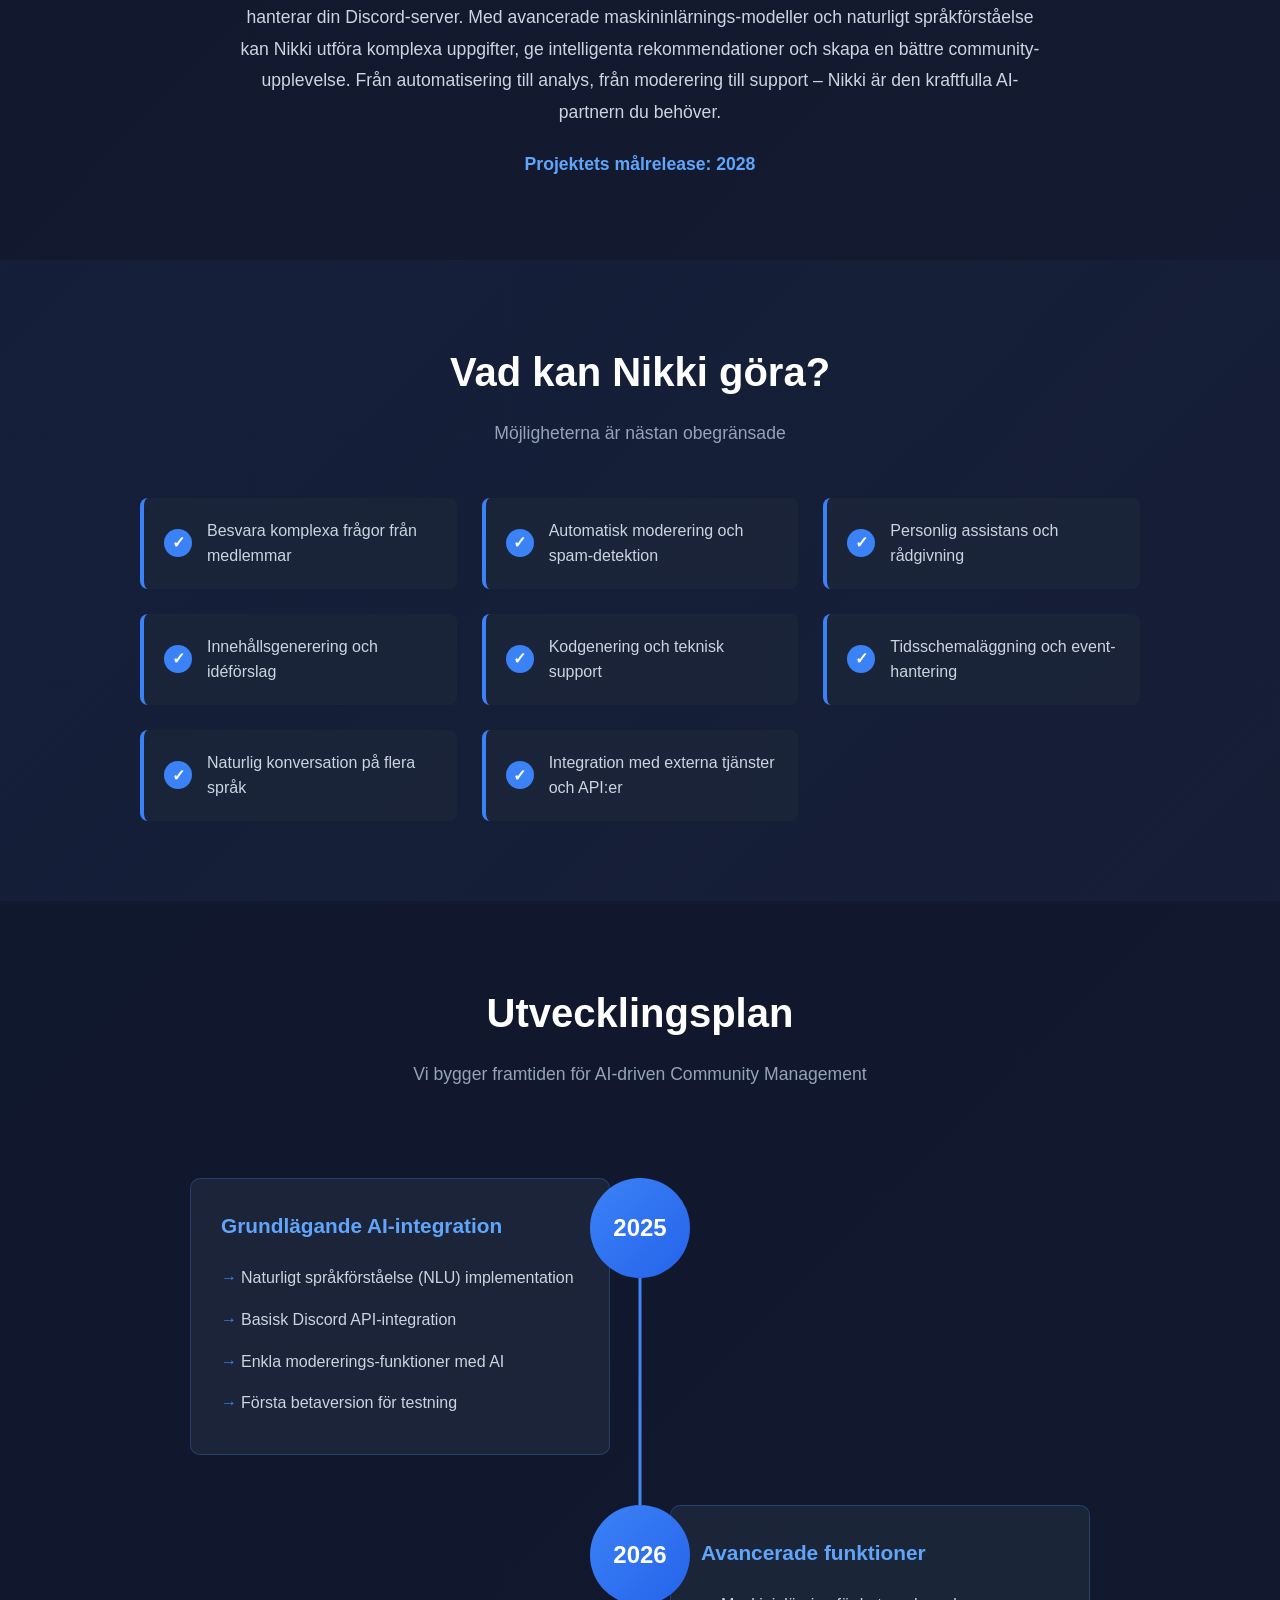
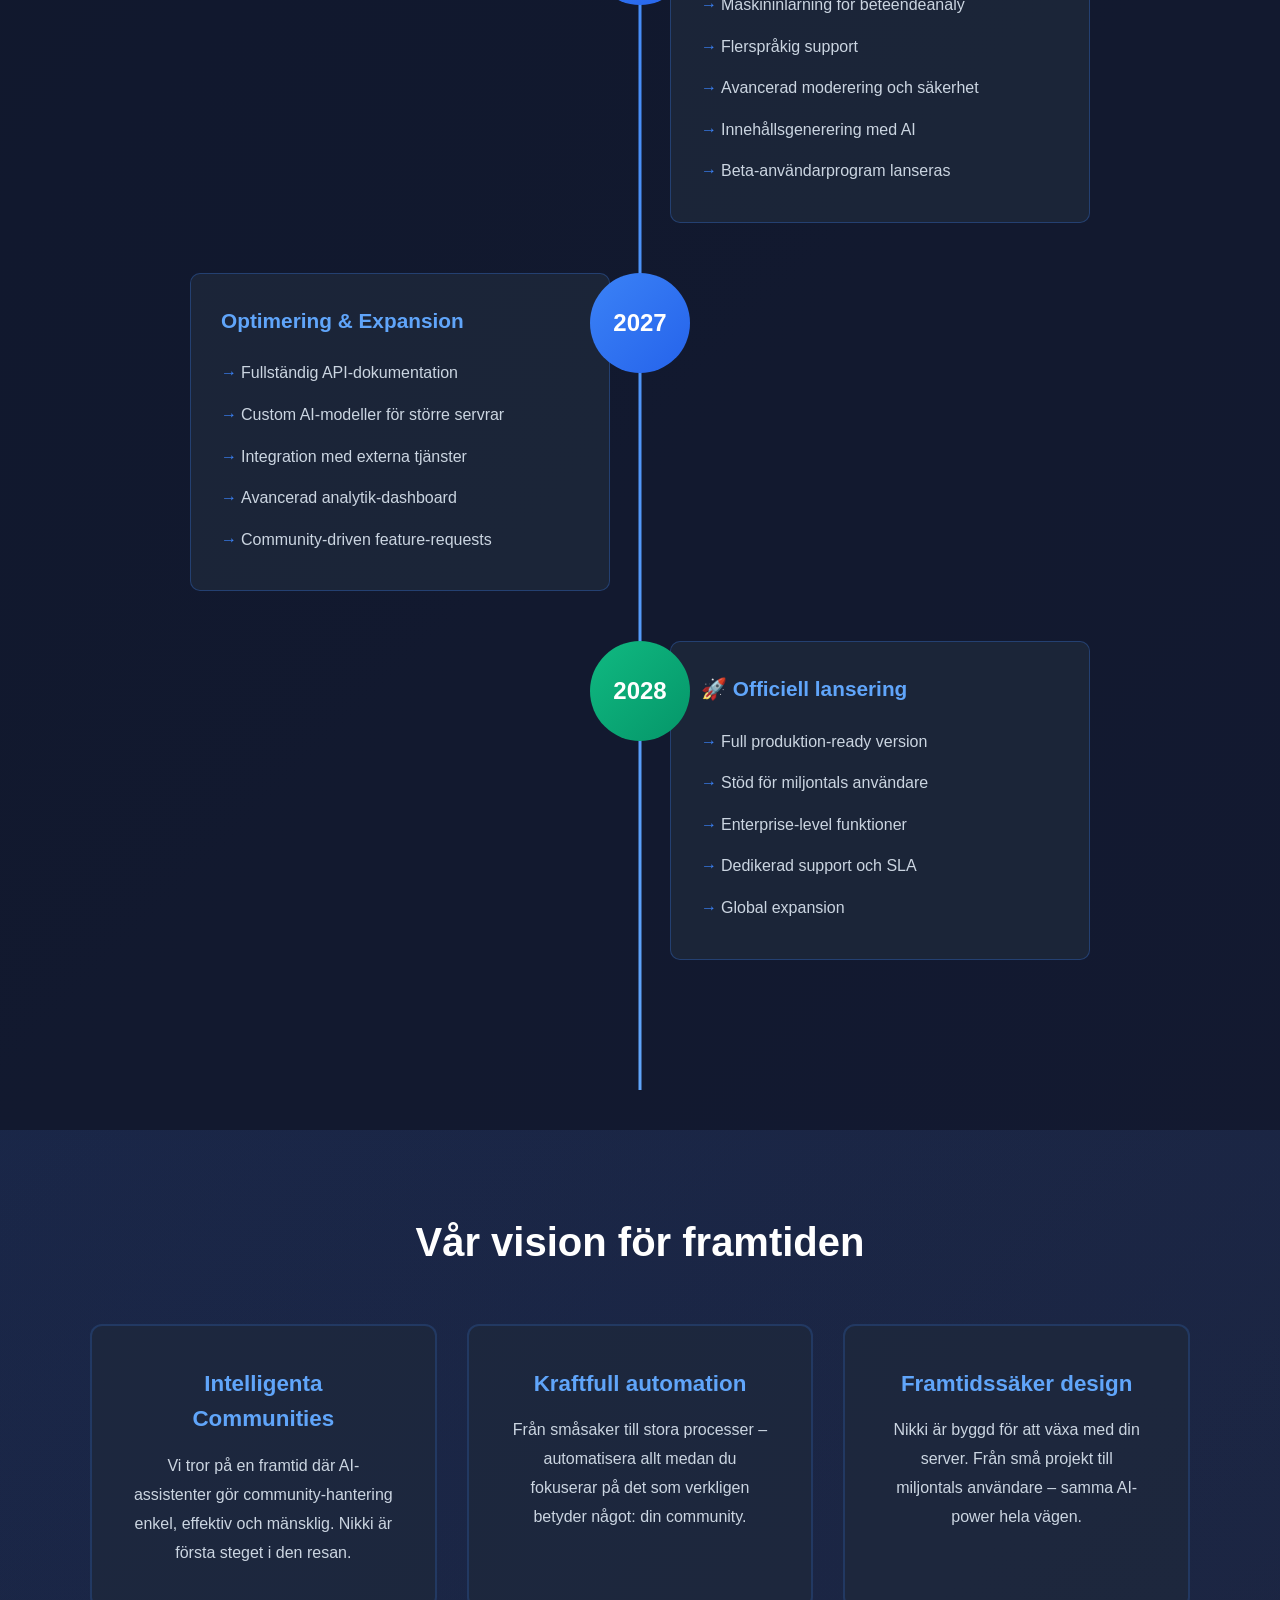
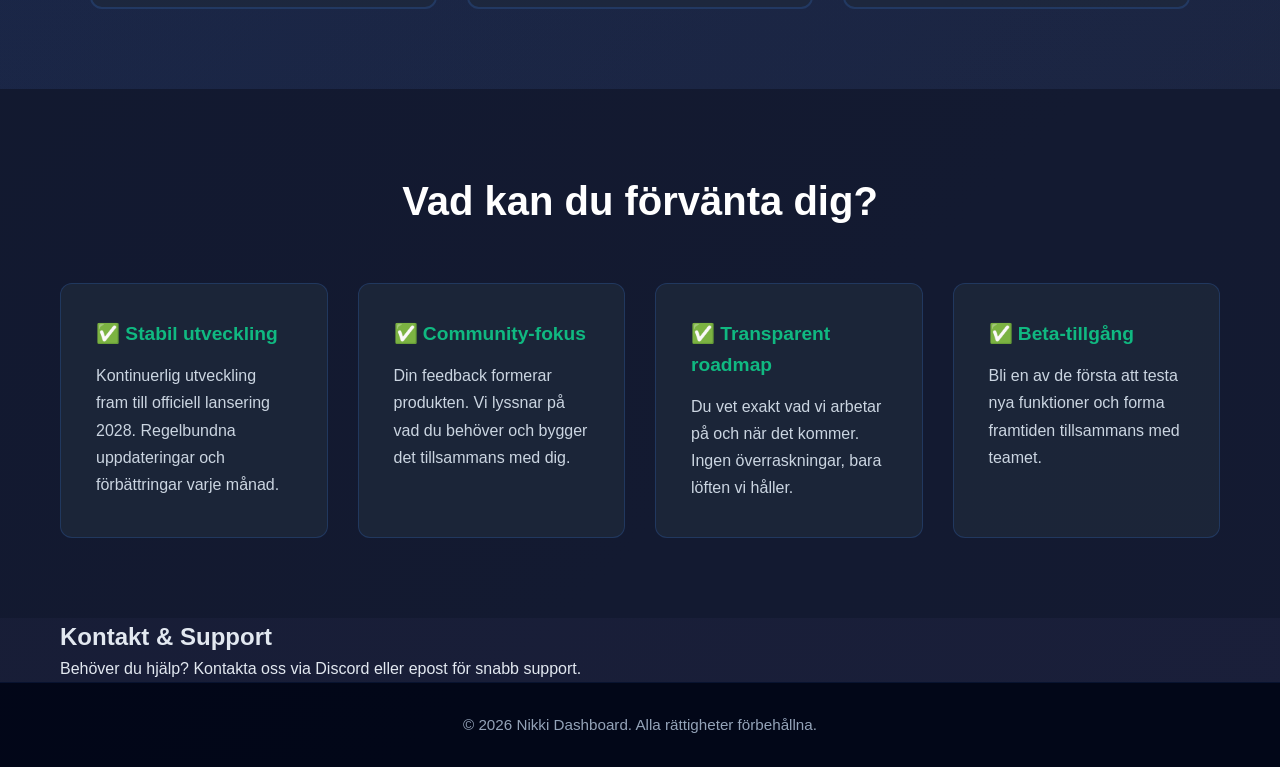
==== commit 78cee429: "Add comprehensive roadmap, vision and future expectations for 2028 launch" ====
--- a/index.html
+++ b/index.html
@@ -63,6 +63,7 @@
     <div class="container">
       <h2>Om Nikki AI</h2>
       <p>Nikki är inte bara en vanlig Discord bot – det är en fullständig AI-assistent som transformerar hur du hanterar din Discord-server. Med avancerade maskininlärnings-modeller och naturligt språkförståelse kan Nikki utföra komplexa uppgifter, ge intelligenta rekommendationer och skapa en bättre community-upplevelse. Från automatisering till analys, från moderering till support – Nikki är den kraftfulla AI-partnern du behöver.</p>
+      <p style="margin-top: 20px; color: #60a5fa; font-weight: 600;">Projektets målrelease: <strong>2028</strong></p>
     </div>
   </section>
 
@@ -107,7 +108,113 @@
     </div>
   </section>
 
-  <section id="contact" class="contact">
+  <section id="roadmap" class="roadmap">
+    <div class="container">
+      <h2>Utvecklingsplan</h2>
+      <p class="subtitle">Vi bygger framtiden för AI-driven Community Management</p>
+      
+      <div class="timeline">
+        <div class="timeline-item">
+          <div class="timeline-marker">2025</div>
+          <div class="timeline-content">
+            <h3>Grundlägande AI-integration</h3>
+            <ul>
+              <li>Naturligt språkförståelse (NLU) implementation</li>
+              <li>Basisk Discord API-integration</li>
+              <li>Enkla modererings-funktioner med AI</li>
+              <li>Första betaversion för testning</li>
+            </ul>
+          </div>
+        </div>
+
+        <div class="timeline-item">
+          <div class="timeline-marker">2026</div>
+          <div class="timeline-content">
+            <h3>Avancerade funktioner</h3>
+            <ul>
+              <li>Maskininlärning för beteendeanaly</li>
+              <li>Flerspråkig support</li>
+              <li>Avancerad moderering och säkerhet</li>
+              <li>Innehållsgenerering med AI</li>
+              <li>Beta-användarprogram lanseras</li>
+            </ul>
+          </div>
+        </div>
+
+        <div class="timeline-item">
+          <div class="timeline-marker">2027</div>
+          <div class="timeline-content">
+            <h3>Optimering & Expansion</h3>
+            <ul>
+              <li>Fullständig API-dokumentation</li>
+              <li>Custom AI-modeller för större servrar</li>
+              <li>Integration med externa tjänster</li>
+              <li>Avancerad analytik-dashboard</li>
+              <li>Community-driven feature-requests</li>
+            </ul>
+          </div>
+        </div>
+
+        <div class="timeline-item timeline-final">
+          <div class="timeline-marker">2028</div>
+          <div class="timeline-content">
+            <h3>🚀 Officiell lansering</h3>
+            <ul>
+              <li>Full produktion-ready version</li>
+              <li>Stöd för miljontals användare</li>
+              <li>Enterprise-level funktioner</li>
+              <li>Dedikerad support och SLA</li>
+              <li>Global expansion</li>
+            </ul>
+          </div>
+        </div>
+      </div>
+    </div>
+  </section>
+
+  <section id="vision" class="vision">
+    <div class="container">
+      <h2>Vår vision för framtiden</h2>
+      <div class="vision-content">
+        <div class="vision-card">
+          <h3>Intelligenta Communities</h3>
+          <p>Vi tror på en framtid där AI-assistenter gör community-hantering enkel, effektiv och mänsklig. Nikki är första steget i den resan.</p>
+        </div>
+        <div class="vision-card">
+          <h3>Kraftfull automation</h3>
+          <p>Från småsaker till stora processer – automatisera allt medan du fokuserar på det som verkligen betyder något: din community.</p>
+        </div>
+        <div class="vision-card">
+          <h3>Framtidssäker design</h3>
+          <p>Nikki är byggd för att växa med din server. Från små projekt till miljontals användare – samma AI-power hela vägen.</p>
+        </div>
+      </div>
+    </div>
+  </section>
+
+  <section id="expectations" class="expectations">
+    <div class="container">
+      <h2>Vad kan du förvänta dig?</h2>
+      <div class="expectations-grid">
+        <div class="expectation-item">
+          <h3>✅ Stabil utveckling</h3>
+          <p>Kontinuerlig utveckling fram till officiell lansering 2028. Regelbundna uppdateringar och förbättringar varje månad.</p>
+        </div>
+        <div class="expectation-item">
+          <h3>✅ Community-fokus</h3>
+          <p>Din feedback formerar produkten. Vi lyssnar på vad du behöver och bygger det tillsammans med dig.</p>
+        </div>
+        <div class="expectation-item">
+          <h3>✅ Transparent roadmap</h3>
+          <p>Du vet exakt vad vi arbetar på och när det kommer. Ingen överraskningar, bara löften vi håller.</p>
+        </div>
+        <div class="expectation-item">
+          <h3>✅ Beta-tillgång</h3>
+          <p>Bli en av de första att testa nya funktioner och forma framtiden tillsammans med teamet.</p>
+        </div>
+      </div>
+    </div>
+  </section>
     <div class="container">
       <h2>Kontakt & Support</h2>
       <p>Behöver du hjälp? Kontakta oss via Discord eller epost för snabb support.</p>
--- a/style.css
+++ b/style.css
@@ -268,6 +268,212 @@
   font-size: 0.95rem;
 }
 
+/* Roadmap Section */
+.roadmap {
+  padding: 80px 20px;
+  background: rgba(15, 23, 42, 0.5);
+}
+
+.roadmap h2 {
+  font-size: 2.5rem;
+  font-weight: 700;
+  text-align: center;
+  margin-bottom: 15px;
+  color: #fff;
+}
+
+.timeline {
+  position: relative;
+  max-width: 900px;
+  margin: 0 auto;
+  padding: 40px 0;
+}
+
+.timeline::before {
+  content: '';
+  position: absolute;
+  left: 50%;
+  transform: translateX(-50%);
+  width: 3px;
+  height: 100%;
+  background: linear-gradient(180deg, #3b82f6, #60a5fa);
+}
+
+.timeline-item {
+  margin-bottom: 50px;
+  position: relative;
+}
+
+.timeline-item:nth-child(odd) .timeline-content {
+  margin-left: 0;
+  margin-right: auto;
+  width: calc(50% - 30px);
+}
+
+.timeline-item:nth-child(even) .timeline-content {
+  margin-left: auto;
+  margin-right: 0;
+  width: calc(50% - 30px);
+}
+
+.timeline-marker {
+  position: absolute;
+  left: 50%;
+  top: 0;
+  transform: translateX(-50%);
+  width: 100px;
+  height: 100px;
+  background: linear-gradient(135deg, #3b82f6, #2563eb);
+  border-radius: 50%;
+  display: flex;
+  align-items: center;
+  justify-content: center;
+  font-size: 1.5rem;
+  font-weight: bold;
+  color: white;
+  z-index: 10;
+}
+
+.timeline-content {
+  background: rgba(30, 41, 59, 0.8);
+  border: 1px solid rgba(59, 130, 246, 0.3);
+  padding: 30px;
+  border-radius: 10px;
+  transition: all 0.3s ease;
+}
+
+.timeline-content:hover {
+  border-color: rgba(59, 130, 246, 0.6);
+  background: rgba(30, 41, 59, 1);
+  box-shadow: 0 10px 30px rgba(59, 130, 246, 0.15);
+}
+
+.timeline-content h3 {
+  color: #60a5fa;
+  margin-bottom: 15px;
+  font-size: 1.3rem;
+}
+
+.timeline-content ul {
+  list-style: none;
+  padding: 0;
+  margin: 0;
+}
+
+.timeline-content li {
+  color: #cbd5e1;
+  padding: 8px 0;
+  padding-left: 20px;
+  position: relative;
+}
+
+.timeline-content li::before {
+  content: '→';
+  position: absolute;
+  left: 0;
+  color: #3b82f6;
+}
+
+.timeline-final .timeline-marker {
+  background: linear-gradient(135deg, #10b981, #059669);
+}
+
+/* Vision Section */
+.vision {
+  padding: 80px 20px;
+  background: linear-gradient(135deg, rgba(59, 130, 246, 0.1) 0%, rgba(79, 172, 254, 0.05) 100%);
+}
+
+.vision h2 {
+  font-size: 2.5rem;
+  font-weight: 700;
+  text-align: center;
+  margin-bottom: 50px;
+  color: #fff;
+}
+
+.vision-content {
+  display: grid;
+  grid-template-columns: repeat(auto-fit, minmax(300px, 1fr));
+  gap: 30px;
+  max-width: 1100px;
+  margin: 0 auto;
+}
+
+.vision-card {
+  background: rgba(30, 41, 59, 0.7);
+  border: 2px solid rgba(59, 130, 246, 0.2);
+  padding: 40px;
+  border-radius: 12px;
+  text-align: center;
+  transition: all 0.3s ease;
+}
+
+.vision-card:hover {
+  border-color: rgba(59, 130, 246, 0.5);
+  transform: translateY(-5px);
+  box-shadow: 0 15px 40px rgba(59, 130, 246, 0.1);
+}
+
+.vision-card h3 {
+  color: #60a5fa;
+  font-size: 1.4rem;
+  margin-bottom: 15px;
+}
+
+.vision-card p {
+  color: #cbd5e1;
+  line-height: 1.8;
+}
+
+/* Expectations Section */
+.expectations {
+  padding: 80px 20px;
+  background: rgba(15, 23, 42, 0.5);
+}
+
+.expectations h2 {
+  font-size: 2.5rem;
+  font-weight: 700;
+  text-align: center;
+  margin-bottom: 50px;
+  color: #fff;
+}
+
+.expectations-grid {
+  display: grid;
+  grid-template-columns: repeat(auto-fit, minmax(250px, 1fr));
+  gap: 30px;
+  max-width: 1200px;
+  margin: 0 auto;
+}
+
+.expectation-item {
+  background: rgba(30, 41, 59, 0.8);
+  border: 1px solid rgba(59, 130, 246, 0.2);
+  padding: 35px;
+  border-radius: 12px;
+  transition: all 0.3s ease;
+}
+
+.expectation-item:hover {
+  border-color: rgba(59, 130, 246, 0.5);
+  background: rgba(30, 41, 59, 1);
+  box-shadow: 0 10px 35px rgba(59, 130, 246, 0.15);
+}
+
+.expectation-item h3 {
+  color: #10b981;
+  font-size: 1.2rem;
+  margin-bottom: 12px;
+}
+
+.expectation-item p {
+  color: #cbd5e1;
+  margin: 0;
+  line-height: 1.7;
+}
+
 /* Responsive */
 @media (max-width: 768px) {
   .header-content {
@@ -287,11 +493,37 @@
 
   .features h2,
   .about h2,
-  .contact h2 {
+  .contact h2,
+  .roadmap h2,
+  .vision h2,
+  .expectations h2 {
     font-size: 1.8rem;
   }
 
   .feature-grid {
     grid-template-columns: 1fr;
   }
-}
+
+  .timeline::before {
+    left: 20px;
+  }
+
+  .timeline-item:nth-child(odd) .timeline-content,
+  .timeline-item:nth-child(even) .timeline-content {
+    width: calc(100% - 80px);
+    margin-left: 80px;
+    margin-right: 0;
+  }
+
+  .timeline-marker {
+    left: 20px;
+    width: 50px;
+    height: 50px;
+    font-size: 1rem;
+  }
+
+  .vision-content,
+  .expectations-grid {
+    grid-template-columns: 1fr;
+  }
+}
